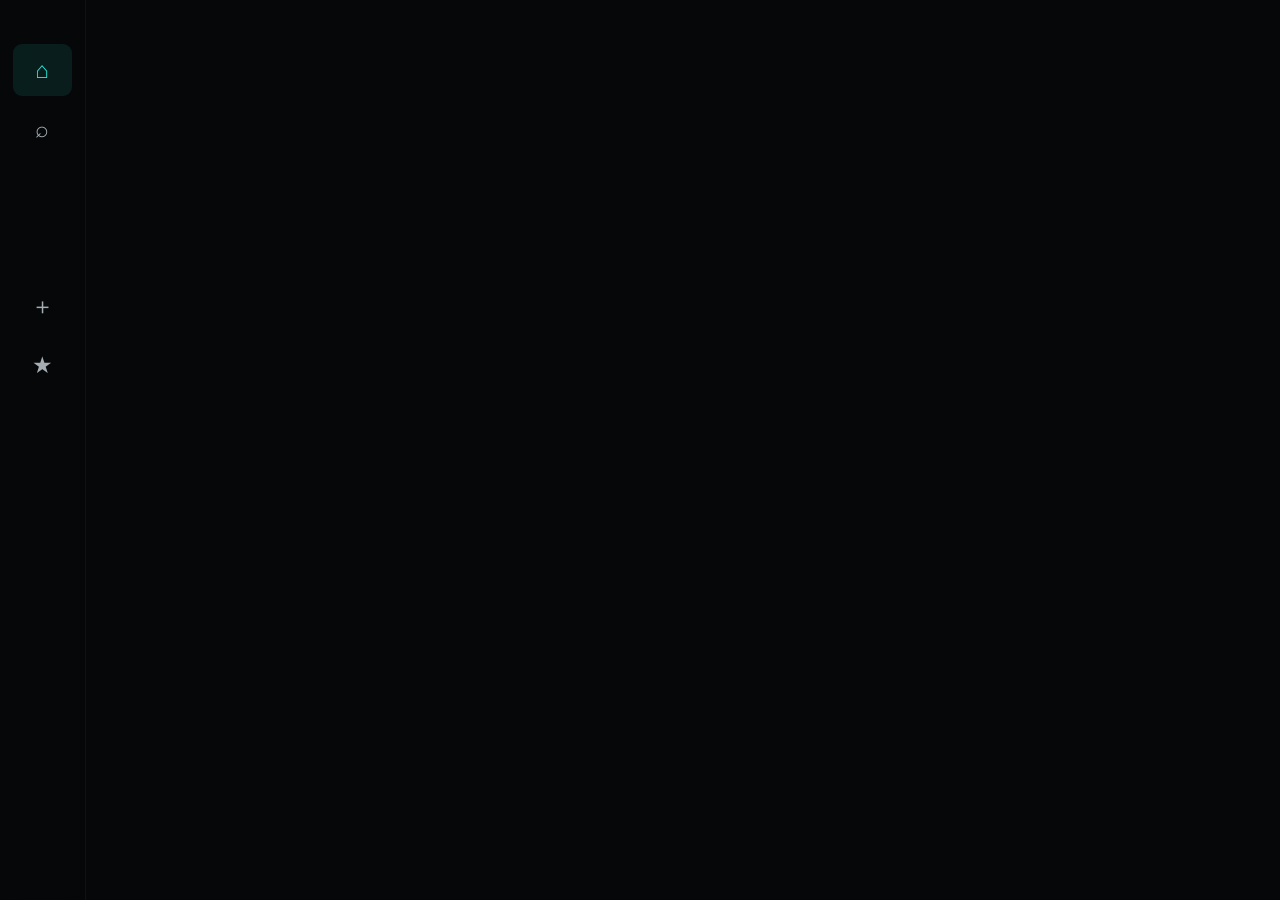
==== index.html @ fced4a77 "Update index.html" ====
<!DOCTYPE html>
<html lang="en">
<head>
    <meta charset="UTF-8">
    <meta name="viewport" content="width=device-width, initial-scale=1.0">
    <title>PlayMovies — Movies Anywhere, Everywhere</title>
    <link rel="stylesheet" href="style.css">
</head>

<body>

    <aside class="sidebar" id="sidebar">

        <a href="index.html" class="sidebar-logo">
            <img src="playmovies-logo.png" alt="PlayMovies">
        </a>

        <nav class="sidebar-nav">

            <a href="#" class="side-link active">
                <span class="side-icon">⌂</span>
                <span class="side-text">Home</span>
            </a>

            <a href="search.html" class="side-link">
    <span class="side-icon">⌕</span>
    <span class="side-text">Search</span>
</a>

           <a href="movies.html" class="side-link">
    <span class="side-icon"></span>
    <span class="side-text">Movies</span>
</a>

           <a href="tvshows.html" class="side-link text-only">
    <span class="side-text">TV Shows</span>
</a>

          <a href="mylist.html" class="side-link">
    <span class="side-icon">＋</span>
    <span class="side-text">My List</span>
</a>

<a href="subscriptions.html" class="side-link">
    <span class="side-icon">★</span>
    <span class="side-text">Subscriptions</span>
</a>
        </nav>

     <div class="sidebar-bottom">

    <a href="profile.html" class="side-link">
        <span class="side-icon"></span>
        <span class="side-text">Profile</span>
    </a>

            <a href="#" class="side-link">
                <span class="side-icon"></span>
                <span class="side-text">Settings</span>
            </a>
            


    <main class="main-content">

        <section class="hero">

            <div class="hero-overlay"></div>

            <div class="hero-content">

                <p class="featured-label">PLAYMOVIES FEATURED</p>

                <h1>Featured Movie</h1>

                <p class="movie-meta">
                    PG-13
                    <span>•</span>
                    2026
                    <span>•</span>
                    2h 8m
                </p>

                <p class="hero-description">
                    Discover new stories, popular favorites, and unforgettable
                    movies from anywhere, everywhere with PlayMovies.
                </p>

                <div class="hero-actions">

                    <button class="primary-action">
                        ▶ Watch Now
                    </button>

                    <button class="secondary-action">
                        More Info
                    </button>

                    <button class="circle-action">
                        +
                    </button>

                </div>

            </div>

        </section>


        <section class="content-row">

            <h2>Continue Watching</h2>

            <div class="movie-row">

                <button class="movie-card card-one">
                    <div class="card-content">
                        <span class="movie-title">Neon Run</span>
                        <span class="movie-details">48 min remaining</span>
                    </div>
                    <div class="progress">
                        <div class="progress-fill progress-60"></div>
                    </div>
                </button>

                <button class="movie-card card-two">
                    <div class="card-content">
                        <span class="movie-title">Afterlight</span>
                        <span class="movie-details">1h 12m remaining</span>
                    </div>
                    <div class="progress">
                        <div class="progress-fill progress-35"></div>
                    </div>
                </button>

                <button class="movie-card card-three">
                    <div class="card-content">
                        <span class="movie-title">The Last Signal</span>
                        <span class="movie-details">29 min remaining</span>
                    </div>
                    <div class="progress">
                        <div class="progress-fill progress-75"></div>
                    </div>
                </button>

            </div>

        </section>


        <section class="content-row">

            <h2>Trending Now</h2>

            <div class="movie-row">

                <button class="movie-card card-one">
                    <div class="card-content">
                        <span class="movie-title">Neon Run</span>
                        <span class="movie-details">2026 • PG-13</span>
                    </div>
                </button>

                <button class="movie-card card-two">
                    <div class="card-content">
                        <span class="movie-title">Afterlight</span>
                        <span class="movie-details">2026 • TV-14</span>
                    </div>
                </button>

                <button class="movie-card card-three">
                    <div class="card-content">
                        <span class="movie-title">The Last Signal</span>
                        <span class="movie-details">2025 • PG-13</span>
                    </div>
                </button>

                <button class="movie-card card-four">
                    <div class="card-content">
                        <span class="movie-title">Deep Horizon</span>
                        <span class="movie-details">2026 • PG</span>
                    </div>
                </button>

                <button class="movie-card card-five">
                    <div class="card-content">
                        <span class="movie-title">Static City</span>
                        <span class="movie-details">2025 • TV-14</span>
                    </div>
                </button>

            </div>

        </section>


        <section class="content-row">

            <h2>New Releases</h2>

            <div class="movie-row">

                <button class="movie-card card-six">
                    <div class="card-content">
                        <span class="movie-title">Zero Hour</span>
                        <span class="movie-details">2026 • PG-13</span>
                    </div>
                </button>

                <button class="movie-card card-seven">
                    <div class="card-content">
                        <span class="movie-title">Starfall</span>
                        <span class="movie-details">2026 • PG</span>
                    </div>
                </button>

                <button class="movie-card card-eight">
                    <div class="card-content">
                        <span class="movie-title">Redline</span>
                        <span class="movie-details">2026 • PG-13</span>
                    </div>
                </button>

                <button class="movie-card card-nine">
                    <div class="card-content">
                        <span class="movie-title">Night Shift</span>
                        <span class="movie-details">2026 • TV-14</span>
                    </div>
                </button>

                <button class="movie-card card-ten">
                    <div class="card-content">
                        <span class="movie-title">Beyond Earth</span>
                        <span class="movie-details">2026 • PG</span>
                    </div>
                </button>

            </div>

        </section>

    </main>


    <div class="search-panel" id="searchPanel">

        <div class="search-box">

            <input
                type="text"
                placeholder="Search movies and TV shows..."
                id="searchInput"
            >

            <button id="closeSearch">
                ✕
            </button>

        </div>

    </div>


    <script src="script.js"></script>

</body>
</html>
---- style.css ----
* {
    margin: 0;
    padding: 0;
    box-sizing: border-box;
}

html {
    scroll-behavior: smooth;
}

body {
    background: #050708;
    color: white;
    font-family: Arial, Helvetica, sans-serif;
    overflow-x: hidden;
}


/* =============================
   SIDEBAR
============================= */

.sidebar {
    position: fixed;
    top: 0;
    left: 0;

    width: 86px;
    height: 100vh;

    background:
        linear-gradient(
            90deg,
            #050708 0%,
            rgba(5, 7, 8, 0.97) 75%,
            rgba(5, 7, 8, 0.9) 100%
        );

    z-index: 1000;

    display: flex;
    flex-direction: column;

    padding: 20px 13px;

    transition: width 0.25s ease;

    border-right: 1px solid rgba(255,255,255,0.04);
}

.sidebar:hover,
.sidebar:focus-within {
    width: 250px;
}

.sidebar-logo {
    width: 100%;
    height: 80px;

    display: flex;
    align-items: center;

    overflow: hidden;

    margin-bottom: 24px;
}

.sidebar-logo img {
    width: 205px;
    min-width: 205px;
}

.sidebar-nav {
    display: flex;
    flex-direction: column;
    gap: 7px;
}

.side-link {
    border: none;

    width: 100%;
    height: 52px;

    display: flex;
    align-items: center;

    background: transparent;

    color: #a5adb3;

    text-decoration: none;

    border-radius: 9px;

    cursor: pointer;

    transition: 0.18s;
}

.side-link:hover,
.side-link:focus-visible,
.side-link.active {
    background: rgba(39, 229, 212, 0.1);
    color: white;

    outline: none;
}

.side-link.active {
    color: #27e5d4;
}

.side-icon {
    width: 58px;
    min-width: 58px;

    text-align: center;

    font-size: 23px;
}

.side-text {
    font-size: 15px;
    font-weight: 800;

    white-space: nowrap;

    opacity: 0;

    transition: opacity 0.15s;
}

.sidebar:hover .side-text,
.sidebar:focus-within .side-text {
    opacity: 1;
}

.sidebar-bottom {
    margin-top: auto;

    display: flex;
    flex-direction: column;

    gap: 6px;
}


/* =============================
   MAIN
============================= */

.main-content {
    margin-left: 86px;
}


/* =============================
   HERO
============================= */

.hero {
    position: relative;

    height: 72vh;
    min-height: 620px;

    display: flex;
    align-items: flex-end;

    padding:
        80px
        6%
        120px;

    background:
        radial-gradient(
            circle at 75% 30%,
            rgba(39, 229, 212, 0.17),
            transparent 24%
        ),
        radial-gradient(
            circle at 80% 48%,
            rgba(58, 111, 120, 0.12),
            transparent 35%
        ),
        linear-gradient(
            100deg,
            #050708 10%,
            #091011 55%,
            #071719 100%
        );

    overflow: hidden;
}

.hero::after {
    content: "";

    position: absolute;
    inset: 0;

    background:
        linear-gradient(
            to top,
            #050708 0%,
            rgba(5, 7, 8, 0.7) 14%,
            transparent 55%
        );
}

.hero-overlay {
    position: absolute;
    inset: 0;

    background:
        linear-gradient(
            90deg,
            rgba(5,7,8,0.95) 0%,
            rgba(5,7,8,0.7) 35%,
            rgba(5,7,8,0.08) 75%
        );
}

.hero-content {
    position: relative;

    z-index: 3;

    max-width: 720px;
}

.featured-label {
    color: #27e5d4;

    font-size: 13px;
    font-weight: 900;

    letter-spacing: 3px;

    margin-bottom: 18px;
}

.hero h1 {
    font-size: clamp(58px, 7vw, 100px);

    line-height: 0.9;

    letter-spacing: -4px;

    margin-bottom: 24px;
}

.movie-meta {
    display: flex;
    gap: 11px;

    color: #c4cbd0;

    font-size: 15px;
    font-weight: 800;

    margin-bottom: 19px;
}

.hero-description {
    max-width: 620px;

    color: #a7afb5;

    font-size: 18px;

    line-height: 1.6;
}


/* =============================
   HERO BUTTONS
============================= */

.hero-actions {
    display: flex;
    align-items: center;

    gap: 13px;

    margin-top: 30px;
}

.hero-actions button {
    border: none;

    min-height: 52px;

    font-size: 14px;
    font-weight: 900;

    cursor: pointer;

    transition: 0.18s;
}

.primary-action {
    padding: 0 26px;

    border-radius: 7px;

    background: #27e5d4;

    color: #04100f;
}

.secondary-action {
    padding: 0 26px;

    border-radius: 7px;

    background: rgba(255,255,255,0.13);

    color: white;
}

.circle-action {
    width: 52px;

    border-radius: 50%;

    background: rgba(255,255,255,0.13);

    color: white;

    font-size: 25px !important;
}

.hero-actions button:hover,
.hero-actions button:focus-visible {
    transform: scale(1.05);

    outline: 3px solid #27e5d4;

    outline-offset: 3px;
}


/* =============================
   CONTENT ROWS
============================= */

.content-row {
    position: relative;

    z-index: 4;

    padding: 24px 0 26px 5%;

    margin-top: -34px;
}

.content-row + .content-row {
    margin-top: 0;
}

.content-row h2 {
    font-size: 28px;

    margin-bottom: 14px;
}


/* =============================
   MOVIE ROW
============================= */

.movie-row {
    display: flex;

    gap: 18px;

    overflow-x: auto;

    overflow-y: visible;

    padding:
        18px
        40px
        32px
        4px;

    scrollbar-width: none;
}

.movie-row::-webkit-scrollbar {
    display: none;
}


/* =============================
   MOVIE CARD
============================= */

.movie-card {
    position: relative;

    flex: 0 0 360px;

    height: 202px;

    border: 2px solid transparent;

    border-radius: 9px;

    overflow: hidden;

    cursor: pointer;

    text-align: left;

    color: white;

    transition:
        transform 0.2s,
        border-color 0.2s,
        box-shadow 0.2s;
}

.movie-card:hover,
.movie-card:focus-visible {
    transform: scale(1.055);

    border-color: #27e5d4;

    outline: none;

    box-shadow:
        0 16px 35px rgba(0,0,0,0.6),
        0 0 16px rgba(39,229,212,0.13);

    z-index: 20;
}

.movie-card::after {
    content: "";

    position: absolute;

    inset: 0;

    background:
        linear-gradient(
            to top,
            rgba(0,0,0,0.93) 0%,
            rgba(0,0,0,0.25) 45%,
            transparent 75%
        );
}

.card-content {
    position: absolute;

    left: 18px;
    bottom: 17px;

    z-index: 3;

    display: flex;
    flex-direction: column;

    gap: 5px;
}

.movie-title {
    font-size: 20px;
    font-weight: 900;
}

.movie-details {
    font-size: 12px;

    color: #c2c8cc;

    font-weight: 700;
}


/* =============================
   PLACEHOLDER MOVIE ART
============================= */

.card-one {
    background:
        radial-gradient(circle at 75% 30%, #28e8d7, transparent 22%),
        linear-gradient(135deg, #071315, #13383b);
}

.card-two {
    background:
        radial-gradient(circle at 30% 25%, #4d7cff, transparent 22%),
        linear-gradient(135deg, #080b17, #19254c);
}

.card-three {
    background:
        radial-gradient(circle at 72% 25%, #e45f40, transparent 21%),
        linear-gradient(135deg, #170b08, #482116);
}

.card-four {
    background:
        radial-gradient(circle at 65% 30%, #54d4ff, transparent 22%),
        linear-gradient(135deg, #07131a, #10354b);
}

.card-five {
    background:
        radial-gradient(circle at 80% 30%, #c855ff, transparent 22%),
        linear-gradient(135deg, #120918, #351549);
}

.card-six {
    background:
        radial-gradient(circle at 35% 25%, #ff4141, transparent 22%),
        linear-gradient(135deg, #170707, #481414);
}

.card-seven {
    background:
        radial-gradient(circle at 68% 20%, #ffe66c, transparent 18%),
        linear-gradient(135deg, #171309, #3a3315);
}

.card-eight {
    background:
        linear-gradient(120deg, transparent 40%, #ff3030 42%, transparent 45%),
        linear-gradient(135deg, #180909, #411414);
}

.card-nine {
    background:
        radial-gradient(circle at 72% 25%, #6595ff, transparent 20%),
        linear-gradient(135deg, #070a13, #131f3b);
}

.card-ten {
    background:
        radial-gradient(circle at 70% 30%, #2dd7b4, transparent 19%),
        linear-gradient(135deg, #06120f, #11372f);
}


/* =============================
   PROGRESS
============================= */

.progress {
    position: absolute;

    left: 18px;
    right: 18px;
    bottom: 8px;

    height: 3px;

    background: rgba(255,255,255,0.18);

    z-index: 4;
}

.progress-fill {
    height: 100%;

    background: #27e5d4;
}

.progress-60 {
    width: 60%;
}

.progress-35 {
    width: 35%;
}

.progress-75 {
    width: 75%;
}


/* =============================
   SEARCH
============================= */

.search-panel {
    position: fixed;

    inset: 0;

    z-index: 2000;

    background: rgba(0,0,0,0.88);

    backdrop-filter: blur(12px);

    display: none;

    justify-content: center;

    padding-top: 12vh;
}

.search-panel.open {
    display: flex;
}

.search-box {
    width: min(850px, 85%);

    height: 70px;

    display: flex;

    border-bottom: 2px solid #27e5d4;
}

.search-box input {
    flex: 1;

    border: none;
    outline: none;

    background: transparent;

    color: white;

    font-size: 31px;
}

.search-box input::placeholder {
    color: #697075;
}

.search-box button {
    width: 70px;

    border: none;

    background: transparent;

    color: white;

    font-size: 25px;

    cursor: pointer;
}


/* =============================
   MOBILE
============================= */

@media (max-width: 800px) {

    .sidebar {
        width: 68px;
    }

    .sidebar:hover,
    .sidebar:focus-within {
        width: 215px;
    }

    .main-content {
        margin-left: 68px;
    }

    .hero {
        height: 620px;

        padding:
            70px
            30px
            90px;
    }

    .hero h1 {
        font-size: 56px;
    }

    .hero-description {
        font-size: 15px;
    }

    .content-row {
        padding-left: 25px;
    }

    .movie-card {
        flex-basis: 290px;

        height: 165px;
    }

    .content-row h2 {
        font-size: 23px;
    }

}
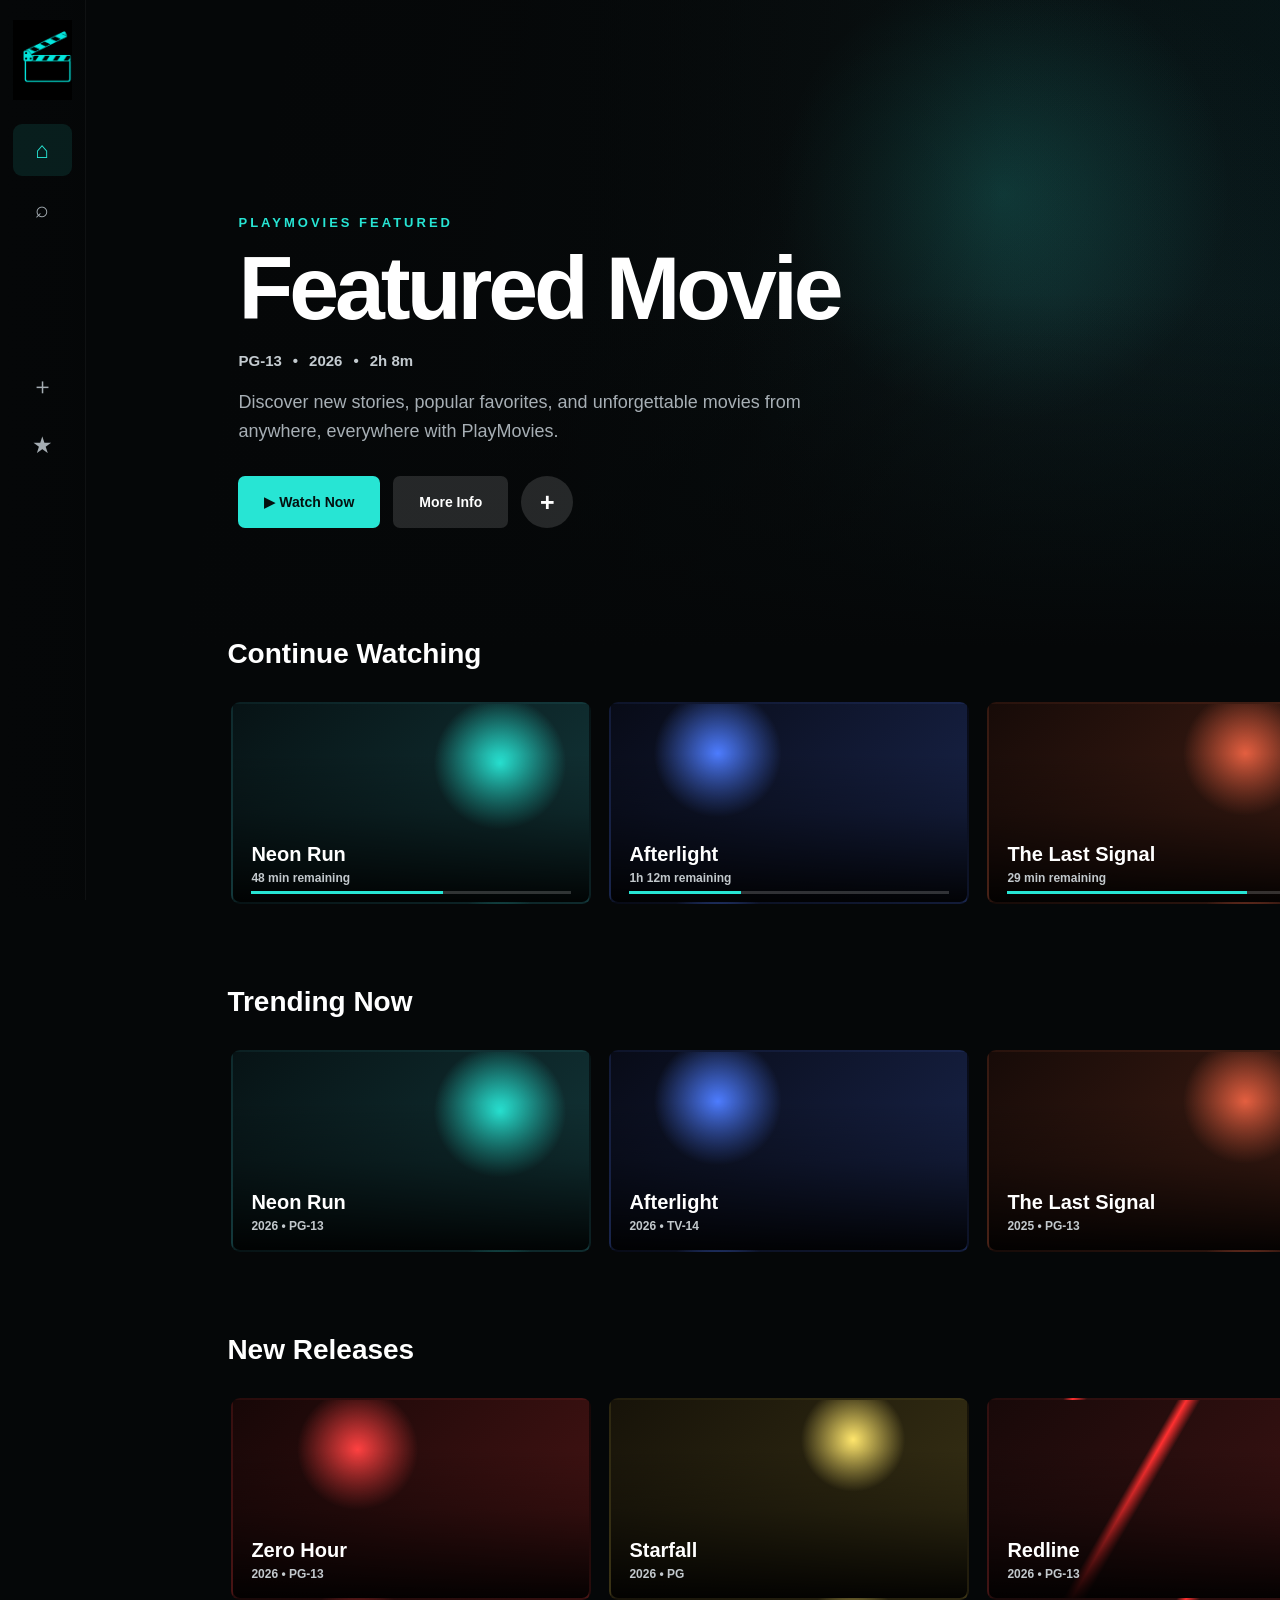
==== commit 125e4eca: "Update index.html" ====
--- a/index.html
+++ b/index.html
@@ -32,9 +32,9 @@
     <span class="side-text">Movies</span>
 </a>
 
-           <a href="tvshows.html" class="side-link text-only">
-    <span class="side-text">TV Shows</span>
-</a>
+          <a href="tvshows.html" class="side-link text-only">
+                <span class="side-text">TV Shows</span>
+            </a>
 
           <a href="mylist.html" class="side-link">
     <span class="side-icon">＋</span>
@@ -54,10 +54,15 @@
         <span class="side-text">Profile</span>
     </a>
 
-            <a href="#" class="side-link">
-                <span class="side-icon"></span>
-                <span class="side-text">Settings</span>
-            </a>
+    <a href="settings.html" class="side-link text-only">
+        <span class="side-text">Settings</span>
+    </a>
+
+</div>
+
+</aside>
+
+<main class="main-content">
             
 
 
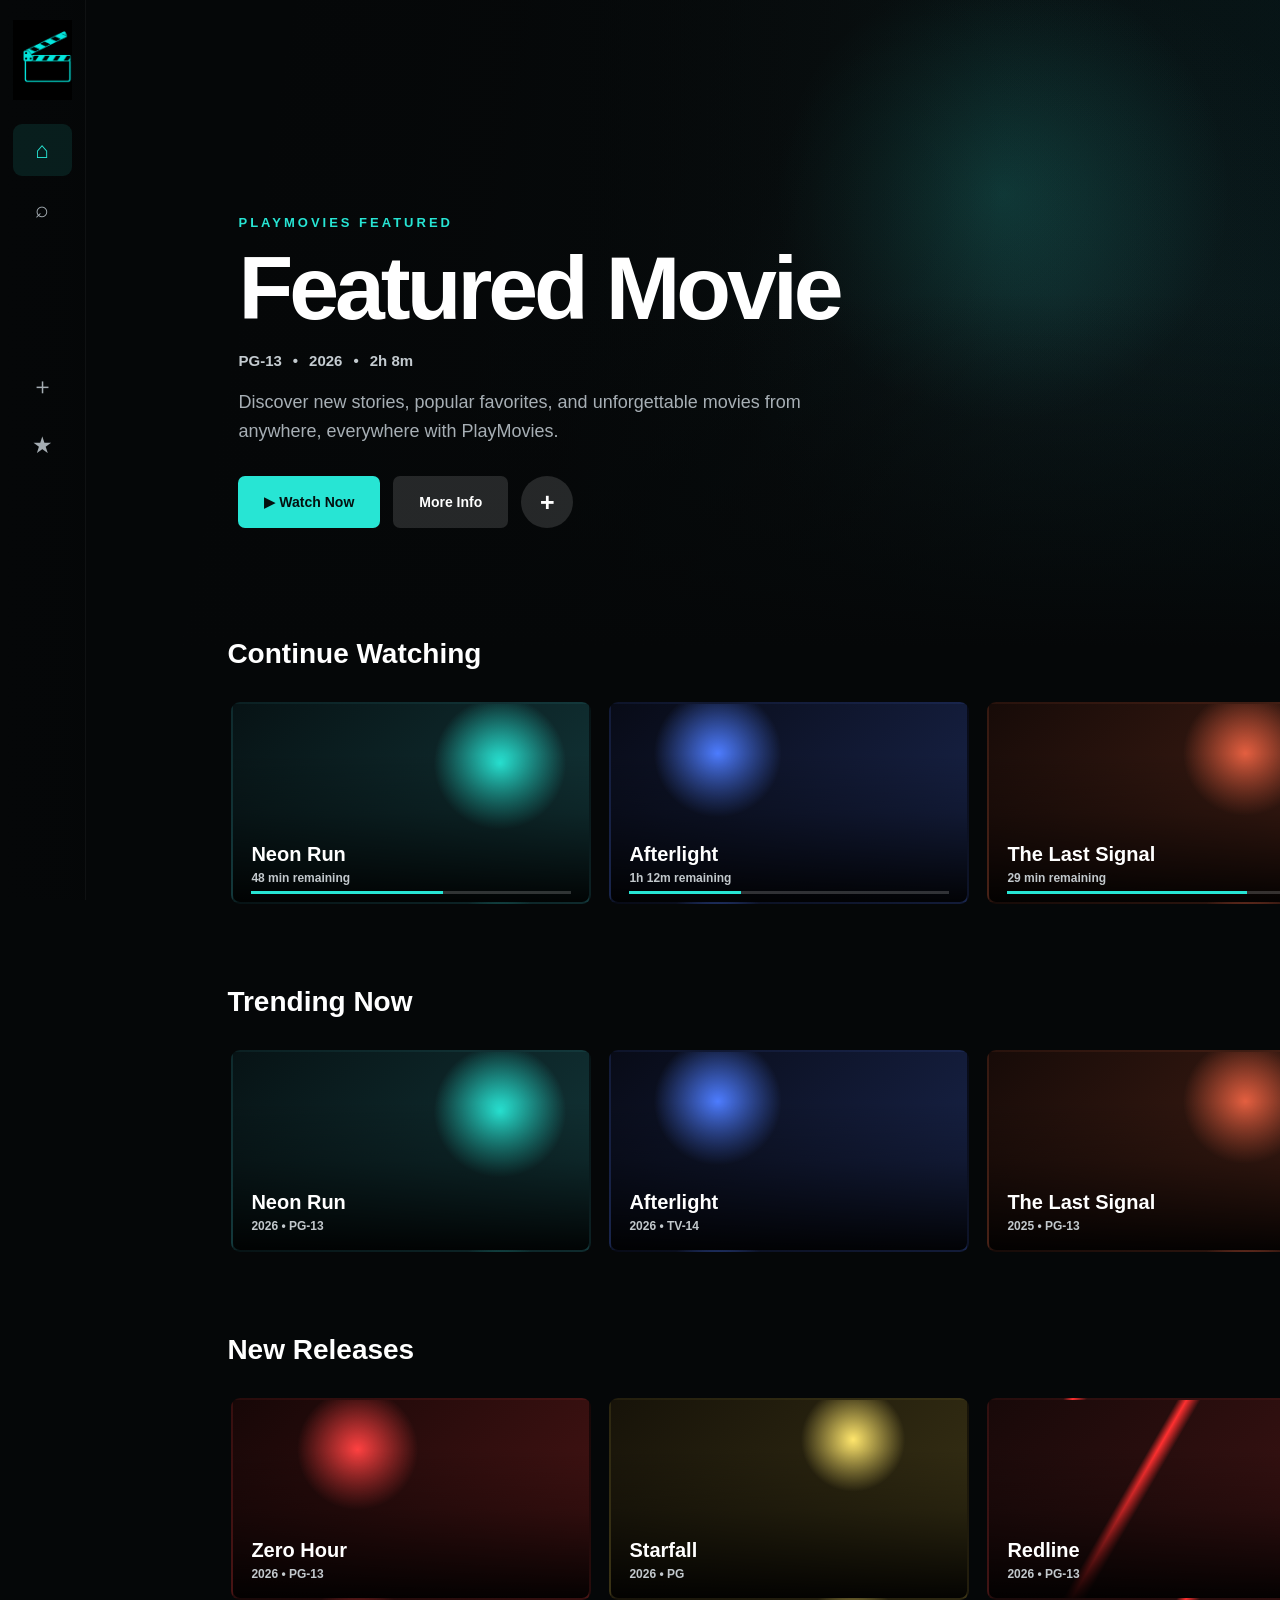
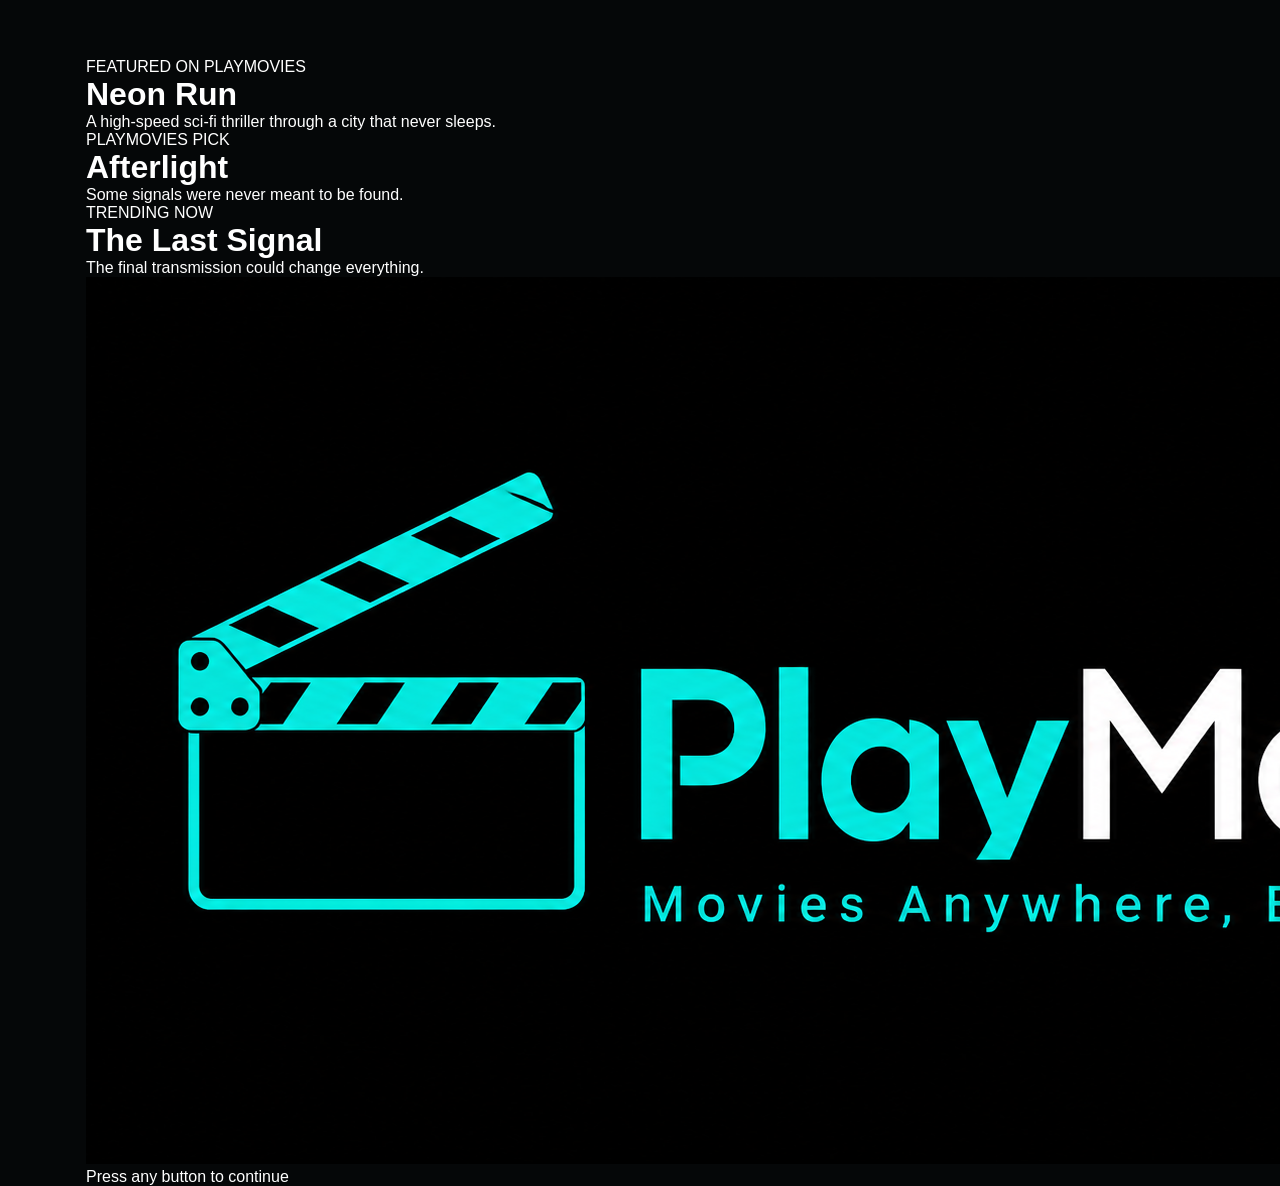
==== commit bb445793: "Update index.html" ====
--- a/index.html
+++ b/index.html
@@ -267,6 +267,61 @@
 
 
     <script src="script.js"></script>
+    <div class="playmovies-screensaver" id="playmoviesScreensaver">
+    <div class="screensaver-slide active" data-title="Neon Run">
+        <div class="screensaver-overlay"></div>
+
+        <div class="screensaver-content">
+            <span class="screensaver-label">FEATURED ON PLAYMOVIES</span>
+
+            <h1>Neon Run</h1>
+
+            <p>
+                A high-speed sci-fi thriller through a city that never sleeps.
+            </p>
+        </div>
+    </div>
+
+    <div class="screensaver-slide" data-title="Afterlight">
+        <div class="screensaver-overlay"></div>
+
+        <div class="screensaver-content">
+            <span class="screensaver-label">PLAYMOVIES PICK</span>
+
+            <h1>Afterlight</h1>
+
+            <p>
+                Some signals were never meant to be found.
+            </p>
+        </div>
+    </div>
+
+    <div class="screensaver-slide" data-title="The Last Signal">
+        <div class="screensaver-overlay"></div>
+
+        <div class="screensaver-content">
+            <span class="screensaver-label">TRENDING NOW</span>
+
+            <h1>The Last Signal</h1>
+
+            <p>
+                The final transmission could change everything.
+            </p>
+        </div>
+    </div>
+
+    <div class="screensaver-footer">
+        <img
+            src="playmovies-logo.png"
+            alt="PlayMovies"
+            class="screensaver-logo"
+        >
+
+        <span>Press any button to continue</span>
+    </div>
+</div>
+
+<script src="screensaver.js"></script>
 
 </body>
 </html>
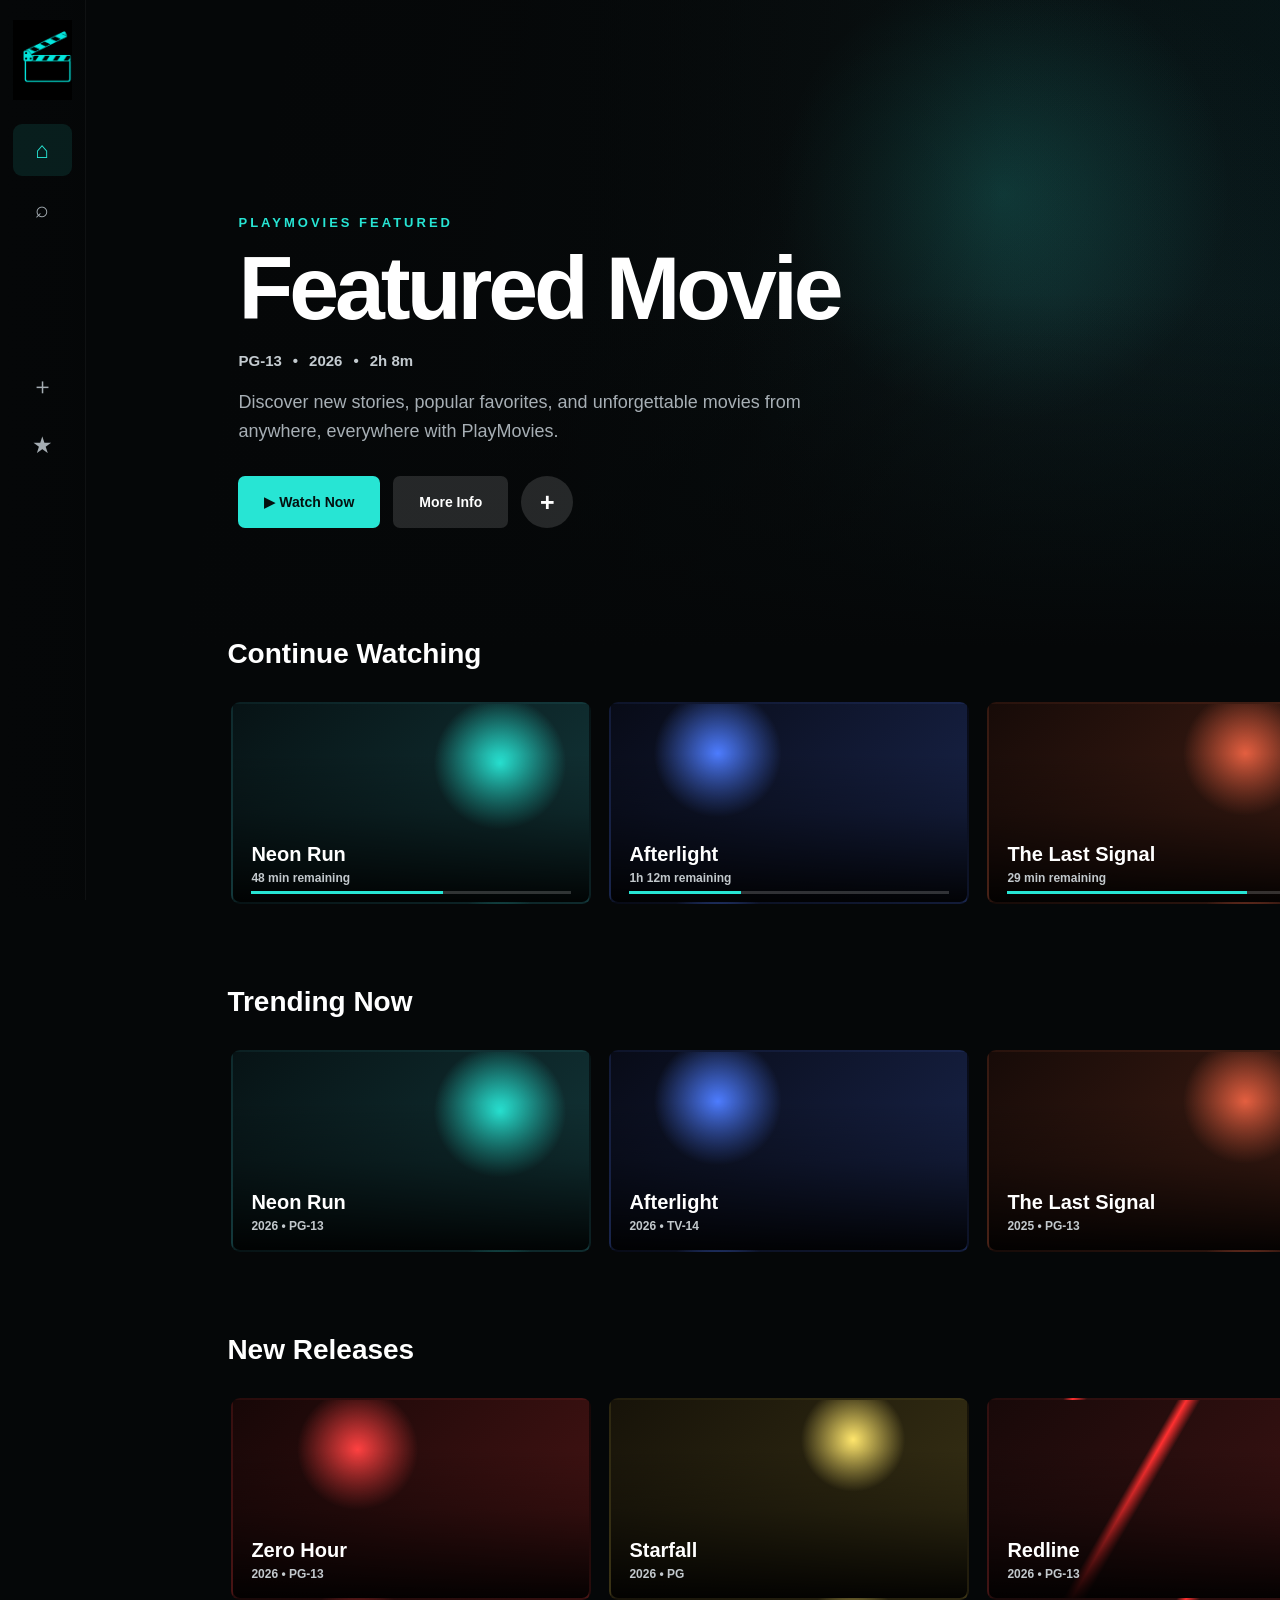
==== commit c71e722f: "Update index.html" ====
--- a/index.html
+++ b/index.html
@@ -266,27 +266,33 @@
     </div>
 
 
-    <script src="script.js"></script>
-    <div class="playmovies-screensaver" id="playmoviesScreensaver">
-    <div class="screensaver-slide active" data-title="Neon Run">
+ <div class="playmovies-screensaver" id="playmoviesScreensaver">
+
+    <div class="screensaver-slide active">
         <div class="screensaver-overlay"></div>
 
         <div class="screensaver-content">
-            <span class="screensaver-label">FEATURED ON PLAYMOVIES</span>
+            <span class="screensaver-label">
+                FEATURED ON PLAYMOVIES
+            </span>
 
             <h1>Neon Run</h1>
 
             <p>
-                A high-speed sci-fi thriller through a city that never sleeps.
+                A high-speed sci-fi thriller through a city
+                that never sleeps.
             </p>
         </div>
     </div>
 
-    <div class="screensaver-slide" data-title="Afterlight">
+
+    <div class="screensaver-slide">
         <div class="screensaver-overlay"></div>
 
         <div class="screensaver-content">
-            <span class="screensaver-label">PLAYMOVIES PICK</span>
+            <span class="screensaver-label">
+                PLAYMOVIES PICK
+            </span>
 
             <h1>Afterlight</h1>
 
@@ -296,11 +302,14 @@
         </div>
     </div>
 
-    <div class="screensaver-slide" data-title="The Last Signal">
+
+    <div class="screensaver-slide">
         <div class="screensaver-overlay"></div>
 
         <div class="screensaver-content">
-            <span class="screensaver-label">TRENDING NOW</span>
+            <span class="screensaver-label">
+                TRENDING NOW
+            </span>
 
             <h1>The Last Signal</h1>
 
@@ -310,15 +319,17 @@
         </div>
     </div>
 
+
     <div class="screensaver-footer">
         <img
-            src="playmovies-logo.png"
+            src=""
             alt="PlayMovies"
             class="screensaver-logo"
         >
 
-        <span>Press any button to continue</span>
-    </div>
+        <span></span>
+    </div>
+
 </div>
 
 <script src="screensaver.js"></script>
--- a/style.css
+++ b/style.css
@@ -703,3 +703,238 @@
     }
 
 }
+/* ========================================
+   PLAYMOVIES SCREENSAVER
+======================================== */
+
+.playmovies-screensaver {
+    position: fixed;
+    inset: 0;
+
+    z-index: 999999;
+
+    background: #030506;
+
+    opacity: 0;
+    visibility: hidden;
+
+    transition:
+        opacity 0.8s ease,
+        visibility 0.8s ease;
+}
+
+.playmovies-screensaver.show {
+    opacity: 1;
+    visibility: visible;
+}
+
+
+/* ========================================
+   SLIDES
+======================================== */
+
+.screensaver-slide {
+    position: absolute;
+    inset: 0;
+
+    display: flex;
+    align-items: flex-end;
+
+    padding:
+        0
+        clamp(40px, 7vw, 120px)
+        clamp(100px, 12vh, 160px);
+
+    opacity: 0;
+
+    transform: scale(1.03);
+
+    transition:
+        opacity 1.5s ease,
+        transform 8s ease;
+
+    pointer-events: none;
+}
+
+.screensaver-slide.active {
+    opacity: 1;
+
+    transform: scale(1);
+}
+
+
+/* Temporary backgrounds */
+
+.screensaver-slide:nth-child(1) {
+    background:
+        radial-gradient(
+            circle at 75% 30%,
+            rgba(24, 220, 210, 0.28),
+            transparent 35%
+        ),
+        linear-gradient(
+            115deg,
+            #020405,
+            #071416 55%,
+            #082629
+        );
+}
+
+.screensaver-slide:nth-child(2) {
+    background:
+        radial-gradient(
+            circle at 65% 40%,
+            rgba(46, 126, 255, 0.25),
+            transparent 40%
+        ),
+        linear-gradient(
+            120deg,
+            #020405,
+            #07111c,
+            #101622
+        );
+}
+
+.screensaver-slide:nth-child(3) {
+    background:
+        radial-gradient(
+            circle at 70% 35%,
+            rgba(35, 233, 217, 0.2),
+            transparent 35%
+        ),
+        linear-gradient(
+            120deg,
+            #030405,
+            #101416,
+            #071b1c
+        );
+}
+
+
+/* ========================================
+   DARK FADE
+======================================== */
+
+.screensaver-overlay {
+    position: absolute;
+    inset: 0;
+
+    background:
+        linear-gradient(
+            to top,
+            rgba(0,0,0,0.85),
+            rgba(0,0,0,0.12) 55%,
+            rgba(0,0,0,0.25)
+        );
+}
+
+
+/* ========================================
+   CONTENT
+======================================== */
+
+.screensaver-content {
+    position: relative;
+
+    z-index: 2;
+
+    max-width: 680px;
+}
+
+.screensaver-label {
+    display: block;
+
+    margin-bottom: 14px;
+
+    color: #2be3d7;
+
+    font-size: clamp(12px, 1vw, 16px);
+
+    font-weight: 800;
+
+    letter-spacing: 0.18em;
+}
+
+.screensaver-content h1 {
+    margin: 0 0 18px;
+
+    font-size:
+        clamp(
+            48px,
+            7vw,
+            100px
+        );
+
+    line-height: 0.95;
+}
+
+.screensaver-content p {
+    margin: 0;
+
+    max-width: 600px;
+
+    color: #d3d7d8;
+
+    font-size:
+        clamp(
+            16px,
+            1.5vw,
+            23px
+        );
+
+    line-height: 1.5;
+}
+
+
+/* ========================================
+   FOOTER
+======================================== */
+
+.screensaver-footer {
+    position: absolute;
+
+    left: 50%;
+    bottom: 32px;
+
+    z-index: 5;
+
+    display: flex;
+    align-items: center;
+    gap: 18px;
+
+    transform: translateX(-50%);
+
+    color: rgba(255,255,255,0.65);
+
+    font-size: 14px;
+
+    white-space: nowrap;
+}
+
+.screensaver-logo {
+    width: 130px;
+
+    opacity: 0.8;
+}
+
+
+/* ========================================
+   MOBILE
+======================================== */
+
+@media (max-width: 700px) {
+
+    .screensaver-slide {
+        padding:
+            0
+            25px
+            120px;
+    }
+
+    .screensaver-footer {
+        flex-direction: column;
+
+        gap: 8px;
+    }
+
+}
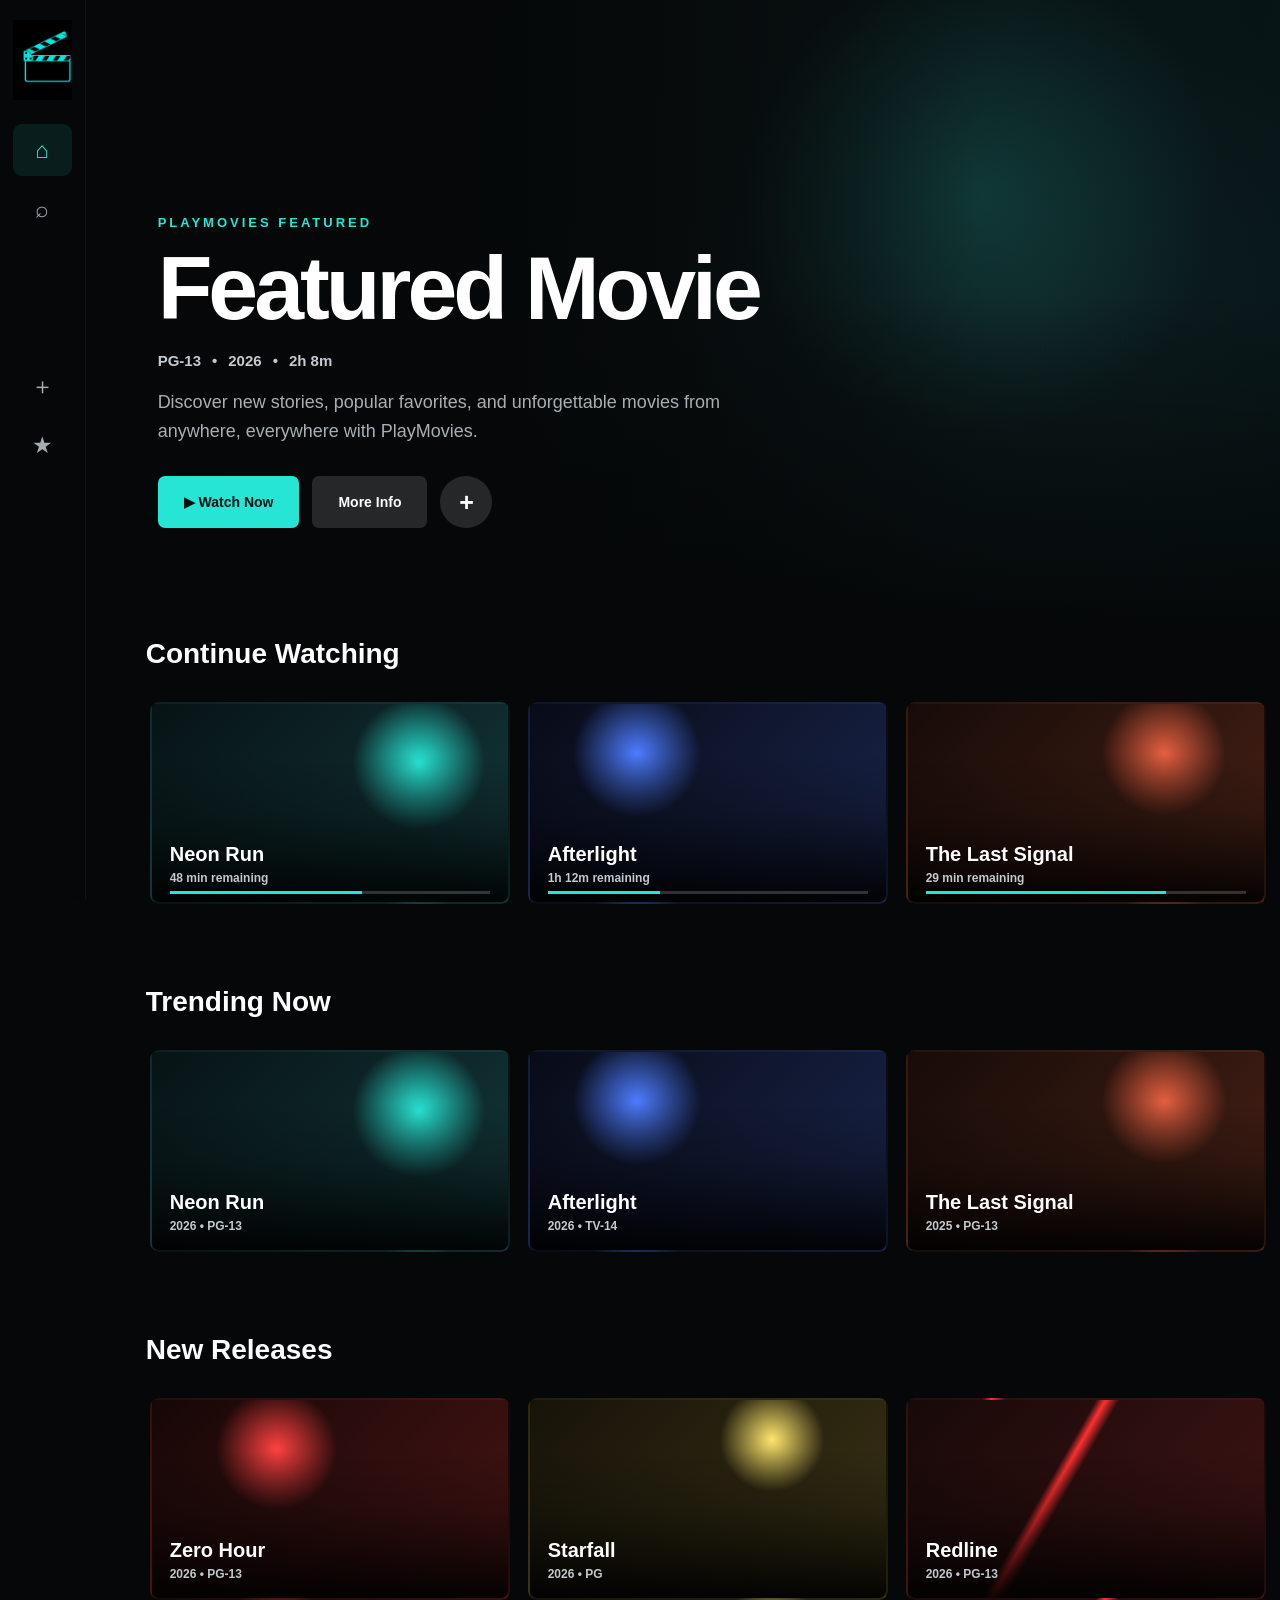
==== commit 00f2b089: "Remove duplicate main tag Removed duplicate main tag from index.html" ====
--- a/index.html
+++ b/index.html
@@ -65,9 +65,6 @@
 <main class="main-content">
             
 
-
-    <main class="main-content">
-
         <section class="hero">
 
             <div class="hero-overlay"></div>
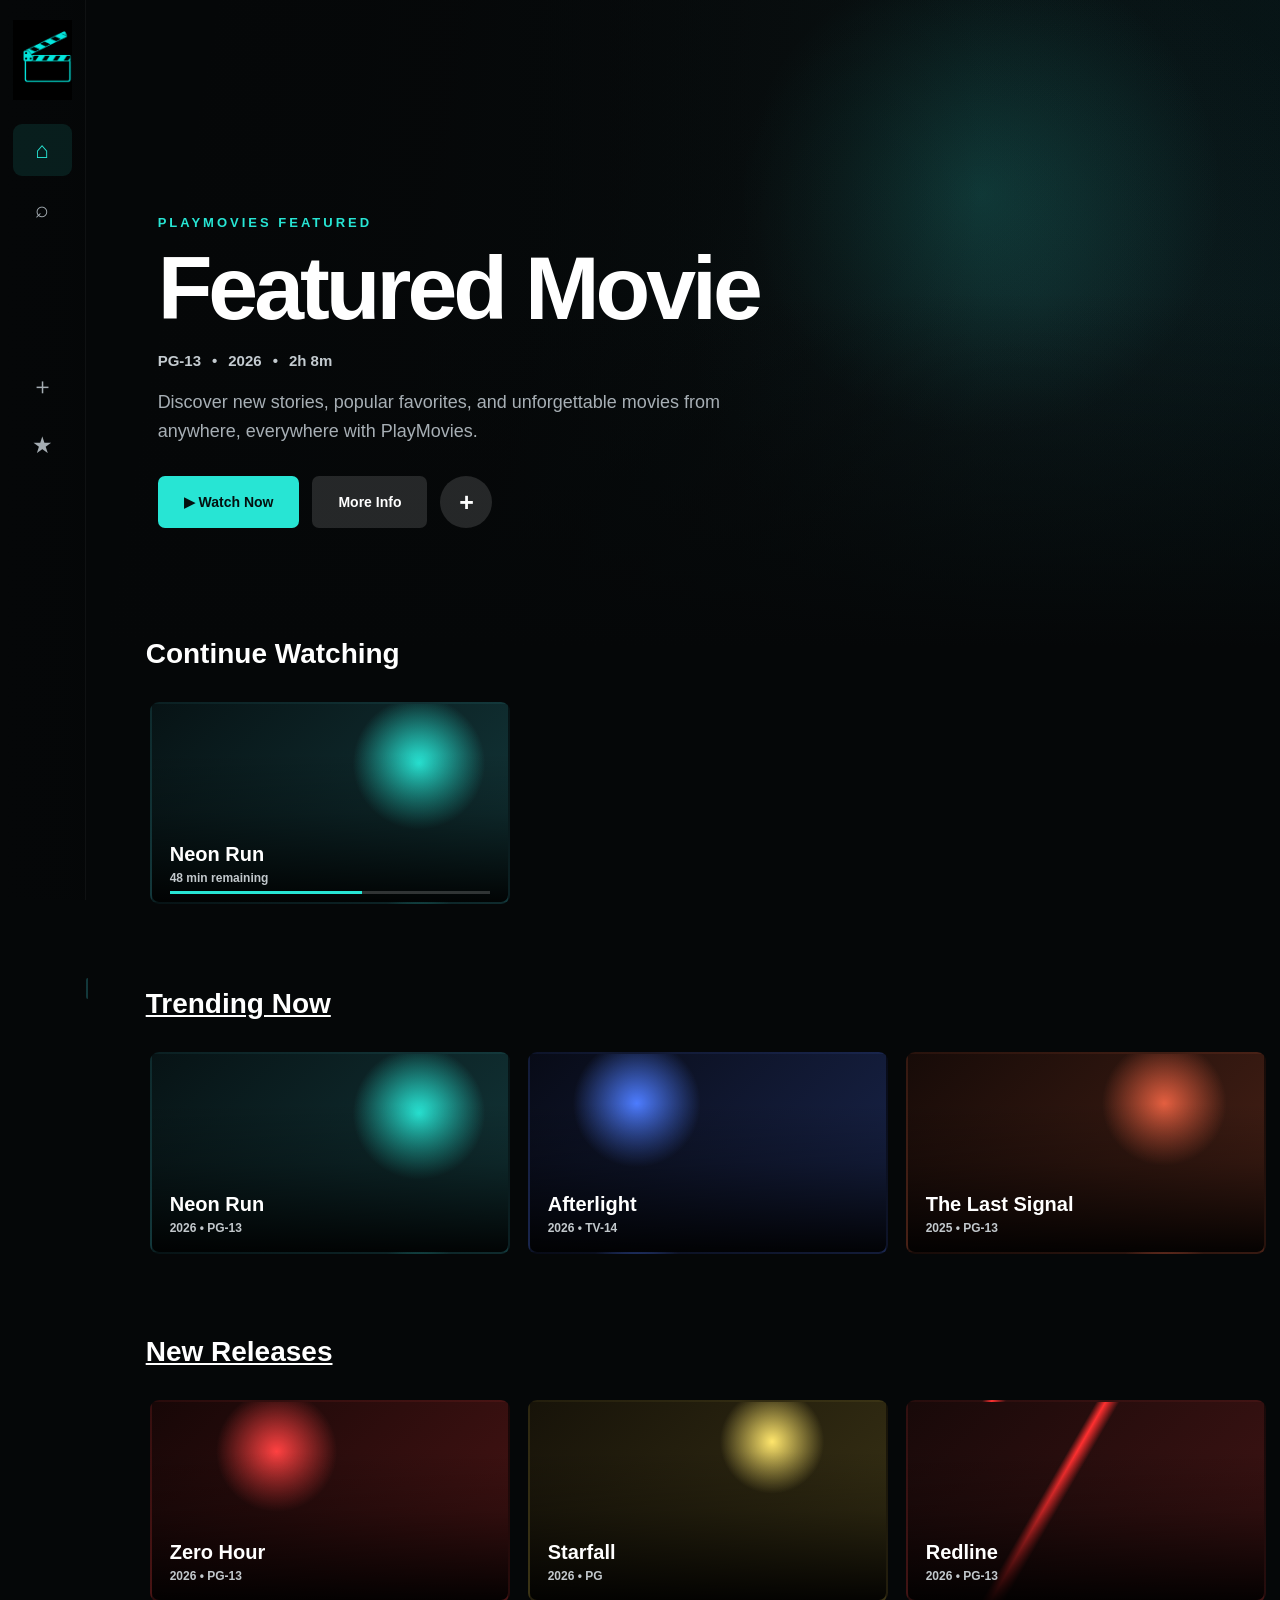
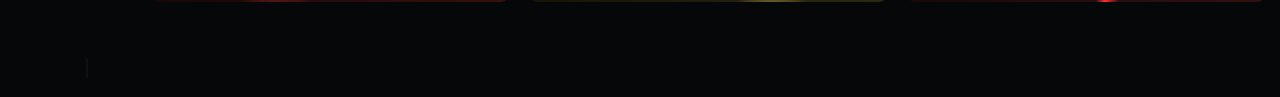
==== commit caae9db4: "Change button to link for Neon Run movie card" ====
--- a/index.html
+++ b/index.html
@@ -115,7 +115,7 @@
 
             <div class="movie-row">
 
-                <button class="movie-card card-one">
+             <a href="details.html?id=neon-run" class="movie-card card-one">
                     <div class="card-content">
                         <span class="movie-title">Neon Run</span>
                         <span class="movie-details">48 min remaining</span>
@@ -329,7 +329,7 @@
 
 </div>
 
-<script src="screensaver.js"></script>
+<script src="screensaver.js?v=4"></script>
 
 </body>
 </html>
